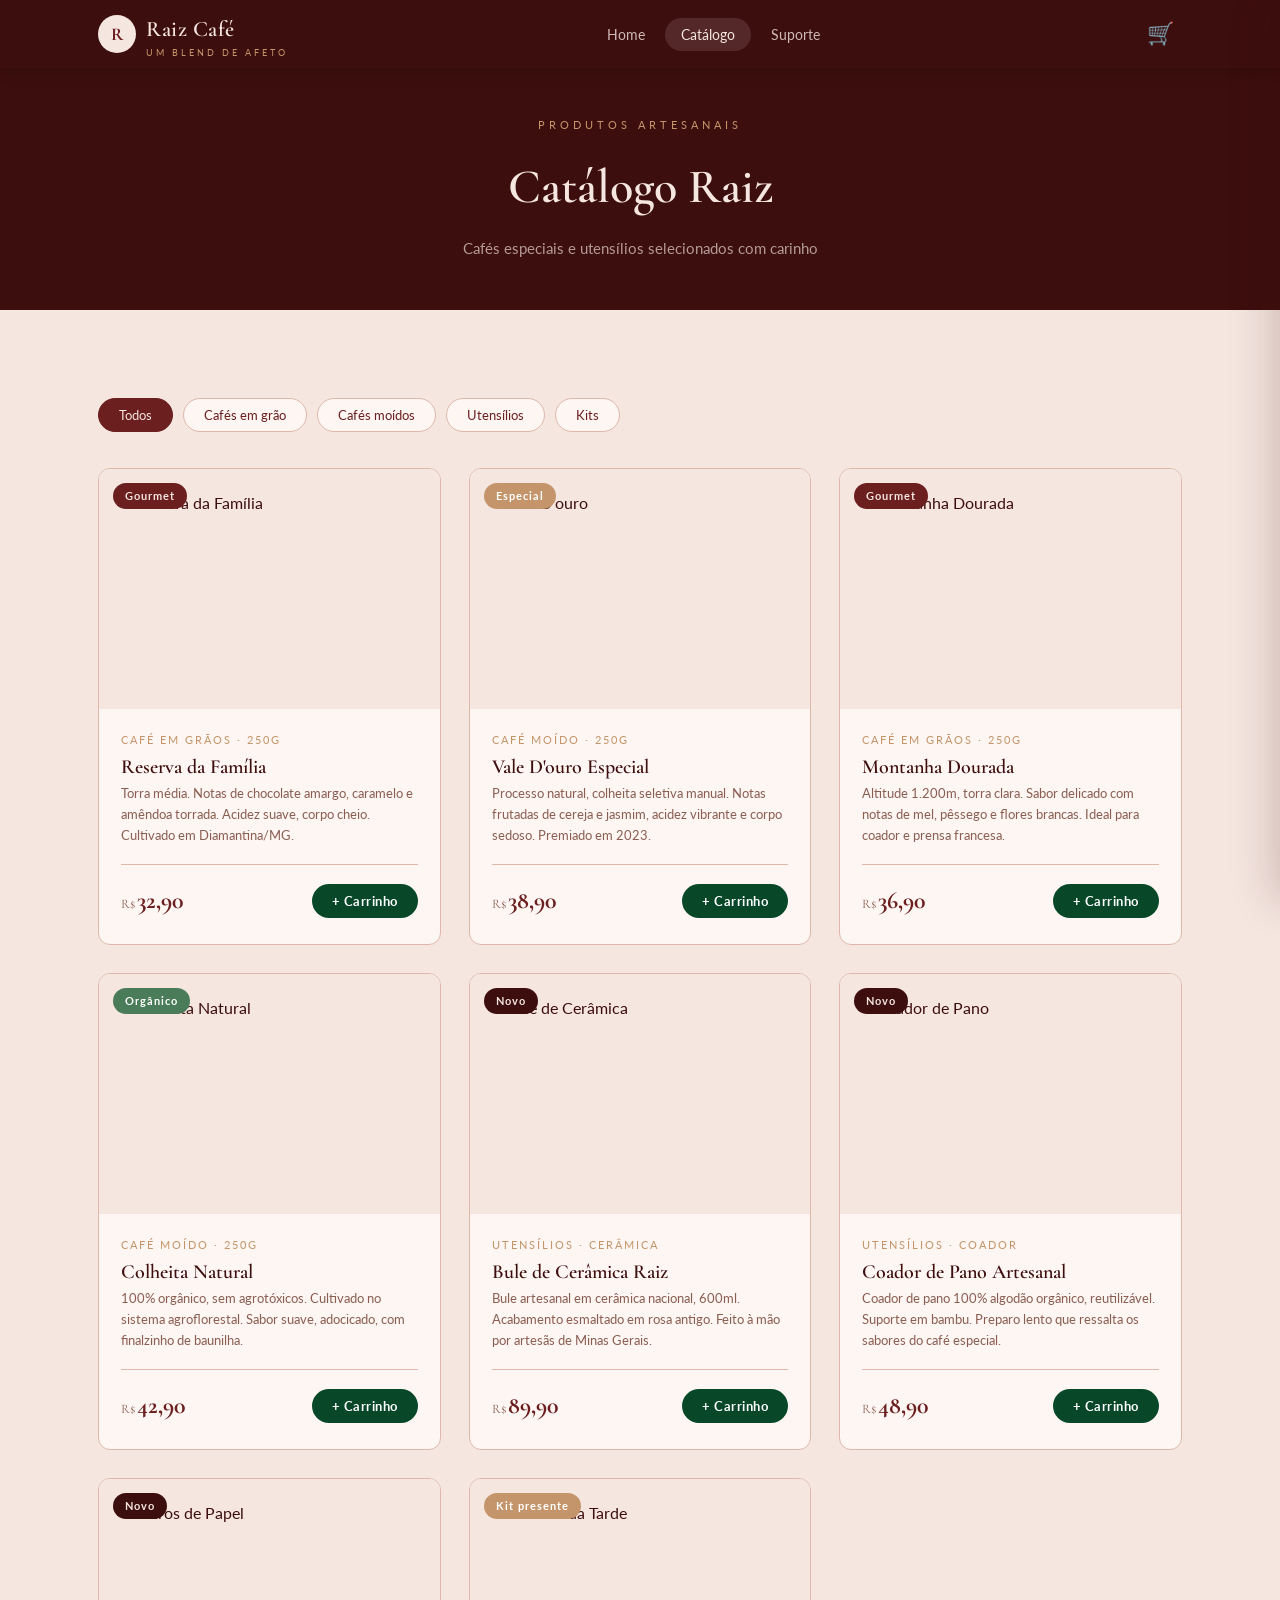
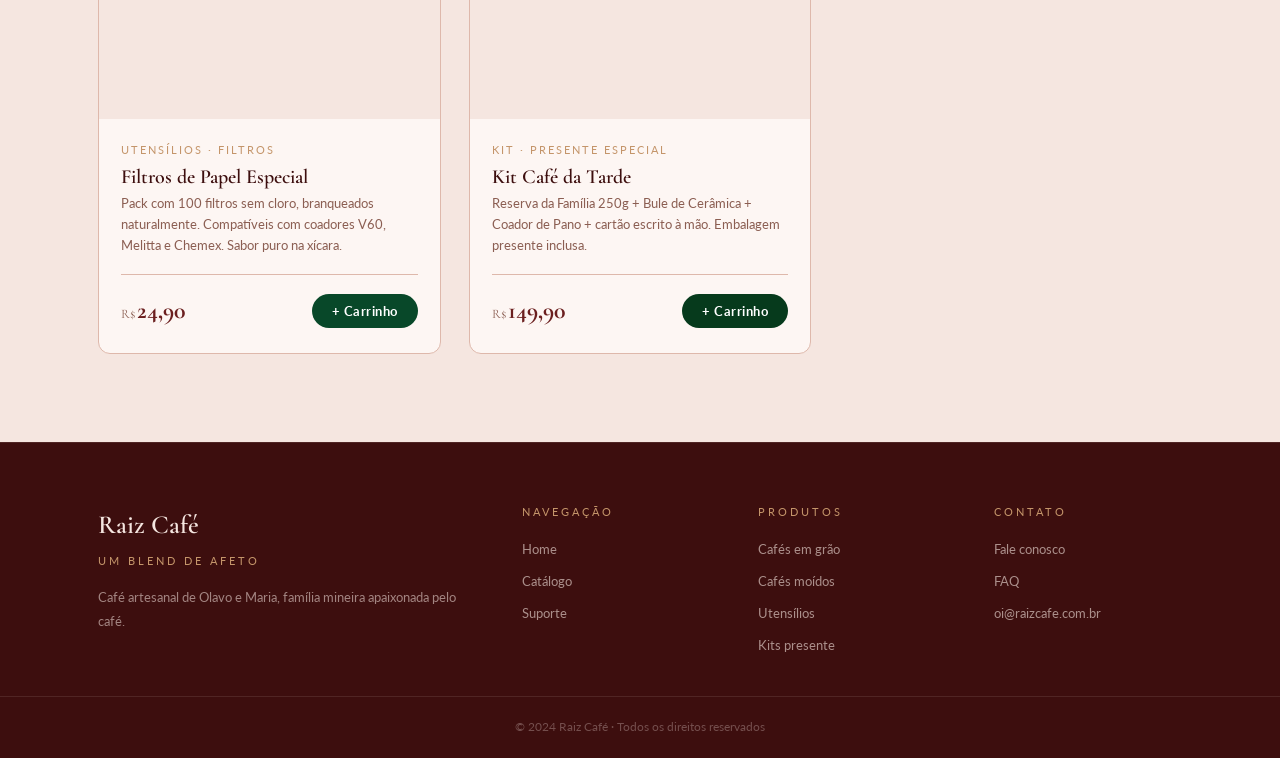
==== catalogo.html @ c686bb2a "feat: projeto Raiz Café - estrutura inicial" ====
<!DOCTYPE html>
<html lang="pt-BR">
<head>
  <meta charset="UTF-8">
  <meta name="viewport" content="width=device-width, initial-scale=1.0">
  <title>Catálogo — Raiz Café</title>
  <link rel="stylesheet" href="style.css">
  <style>
    .catalogo-hero {
      background: var(--marrom-esc); padding: 48px 0; text-align: center;
    }
    .catalogo-hero h1 {
      font-family: 'Cormorant Garamond', serif; font-size: 48px;
      font-weight: 600; color: var(--rosa); margin-bottom: 8px;
    }
    .catalogo-hero p { color: rgba(245,230,224,0.65); font-size: 15px; }
    .filtros {
      display: flex; gap: 10px; margin-bottom: 36px; flex-wrap: wrap;
    }
    .filtro-btn {
      padding: 8px 20px; border-radius: 50px; border: 1.5px solid var(--rosa-borda);
      background: var(--off-white); color: var(--marrom); font-size: 13px;
      font-family: 'Lato', sans-serif; cursor: pointer; transition: all 0.2s;
    }
    .filtro-btn.active, .filtro-btn:hover {
      background: var(--marrom); color: var(--rosa); border-color: var(--marrom);
    }
  </style>
</head>
<body>

  <header class="header">
    <div class="container header__inner">
      <a href="index.html" class="header__logo">
        <div class="header__logo-mark">R</div>
        <div>
          <span class="header__logo-text">Raiz Café</span>
          <span class="header__logo-sub">Um blend de afeto</span>
        </div>
      </a>
      <nav class="nav">
        <ul class="nav__list">
          <li><a href="index.html" class="nav__link">Home</a></li>
          <li><a href="catalogo.html" class="nav__link active">Catálogo</a></li>
          <li><a href="suporte.html" class="nav__link">Suporte</a></li>
        </ul>
      </nav>
      <div class="header__actions">
        <button class="cart-btn" onclick="RAIZ_CART.openDrawer()" title="Carrinho">
          🛒 <span class="cart-count" id="cart-count">0</span>
        </button>
      </div>
    </div>
  </header>

  <div class="catalogo-hero">
    <div class="container">
      <span class="section__eyebrow">Produtos artesanais</span>
      <h1>Catálogo Raiz</h1>
      <p>Cafés especiais e utensílios selecionados com carinho</p>
    </div>
  </div>

  <section class="section">
    <div class="container">
      <div class="filtros">
        <button class="filtro-btn active">Todos</button>
        <button class="filtro-btn">Cafés em grão</button>
        <button class="filtro-btn">Cafés moídos</button>
        <button class="filtro-btn">Utensílios</button>
        <button class="filtro-btn">Kits</button>
      </div>

      <div class="produtos__grid">

        <!-- CAFÉ 1 -->
        <div class="produto-card">
          <div class="produto-card__img-wrap">
            <img src="assets/cafe-reserva-familia.svg" alt="Reserva da Família" class="produto-card__img">
            <span class="produto-card__badge badge--gourmet">Gourmet</span>
          </div>
          <div class="produto-card__body">
            <div class="produto-card__categoria">Café em grãos · 250g</div>
            <h3 class="produto-card__nome">Reserva da Família</h3>
            <p class="produto-card__desc">Torra média. Notas de chocolate amargo, caramelo e amêndoa torrada. Acidez suave, corpo cheio. Cultivado em Diamantina/MG.</p>
            <div class="produto-card__footer">
              <div class="produto-card__preco"><span>R$</span>32,90</div>
              <button class="btn btn--primary btn--sm" onclick="RAIZ_CART.add({id:'cafe-reserva',nome:'Reserva da Família',preco:32.90,emoji:'☕'})">+ Carrinho</button>
            </div>
          </div>
        </div>

        <!-- CAFÉ 2 -->
        <div class="produto-card">
          <div class="produto-card__img-wrap">
            <img src="assets/cafe-vale-douro.svg" alt="Vale D'ouro" class="produto-card__img">
            <span class="produto-card__badge badge--especial">Especial</span>
          </div>
          <div class="produto-card__body">
            <div class="produto-card__categoria">Café moído · 250g</div>
            <h3 class="produto-card__nome">Vale D'ouro Especial</h3>
            <p class="produto-card__desc">Processo natural, colheita seletiva manual. Notas frutadas de cereja e jasmim, acidez vibrante e corpo sedoso. Premiado em 2023.</p>
            <div class="produto-card__footer">
              <div class="produto-card__preco"><span>R$</span>38,90</div>
              <button class="btn btn--primary btn--sm" onclick="RAIZ_CART.add({id:'vale-douro',nome:'Vale D\'ouro Especial',preco:38.90,emoji:'🌿'})">+ Carrinho</button>
            </div>
          </div>
        </div>

        <!-- CAFÉ 3 -->
        <div class="produto-card">
          <div class="produto-card__img-wrap">
            <img src="assets/cafe-montanha-dourada.svg" alt="Montanha Dourada" class="produto-card__img">
            <span class="produto-card__badge badge--gourmet">Gourmet</span>
          </div>
          <div class="produto-card__body">
            <div class="produto-card__categoria">Café em grãos · 250g</div>
            <h3 class="produto-card__nome">Montanha Dourada</h3>
            <p class="produto-card__desc">Altitude 1.200m, torra clara. Sabor delicado com notas de mel, pêssego e flores brancas. Ideal para coador e prensa francesa.</p>
            <div class="produto-card__footer">
              <div class="produto-card__preco"><span>R$</span>36,90</div>
              <button class="btn btn--primary btn--sm" onclick="RAIZ_CART.add({id:'montanha-dourada',nome:'Montanha Dourada',preco:36.90,emoji:'🏔️'})">+ Carrinho</button>
            </div>
          </div>
        </div>

        <!-- CAFÉ 4 -->
        <div class="produto-card">
          <div class="produto-card__img-wrap">
            <img src="assets/cafe-colheita-natural.svg" alt="Colheita Natural" class="produto-card__img">
            <span class="produto-card__badge badge--organico">Orgânico</span>
          </div>
          <div class="produto-card__body">
            <div class="produto-card__categoria">Café moído · 250g</div>
            <h3 class="produto-card__nome">Colheita Natural</h3>
            <p class="produto-card__desc">100% orgânico, sem agrotóxicos. Cultivado no sistema agroflorestal. Sabor suave, adocicado, com finalzinho de baunilha.</p>
            <div class="produto-card__footer">
              <div class="produto-card__preco"><span>R$</span>42,90</div>
              <button class="btn btn--primary btn--sm" onclick="RAIZ_CART.add({id:'colheita-natural',nome:'Colheita Natural',preco:42.90,emoji:'🌸'})">+ Carrinho</button>
            </div>
          </div>
        </div>

        <!-- UTENSÍLIO 1 -->
        <div class="produto-card">
          <div class="produto-card__img-wrap">
            <img src="assets/bule-ceramica.svg" alt="Bule de Cerâmica" class="produto-card__img">
            <span class="produto-card__badge badge--novo">Novo</span>
          </div>
          <div class="produto-card__body">
            <div class="produto-card__categoria">Utensílios · Cerâmica</div>
            <h3 class="produto-card__nome">Bule de Cerâmica Raiz</h3>
            <p class="produto-card__desc">Bule artesanal em cerâmica nacional, 600ml. Acabamento esmaltado em rosa antigo. Feito à mão por artesãs de Minas Gerais.</p>
            <div class="produto-card__footer">
              <div class="produto-card__preco"><span>R$</span>89,90</div>
              <button class="btn btn--primary btn--sm" onclick="RAIZ_CART.add({id:'bule-ceramica',nome:'Bule de Cerâmica Raiz',preco:89.90,emoji:'🫖'})">+ Carrinho</button>
            </div>
          </div>
        </div>

        <!-- UTENSÍLIO 2 -->
        <div class="produto-card">
          <div class="produto-card__img-wrap">
            <img src="assets/coador-pano.svg" alt="Coador de Pano" class="produto-card__img">
            <span class="produto-card__badge badge--novo">Novo</span>
          </div>
          <div class="produto-card__body">
            <div class="produto-card__categoria">Utensílios · Coador</div>
            <h3 class="produto-card__nome">Coador de Pano Artesanal</h3>
            <p class="produto-card__desc">Coador de pano 100% algodão orgânico, reutilizável. Suporte em bambu. Preparo lento que ressalta os sabores do café especial.</p>
            <div class="produto-card__footer">
              <div class="produto-card__preco"><span>R$</span>48,90</div>
              <button class="btn btn--primary btn--sm" onclick="RAIZ_CART.add({id:'coador-pano',nome:'Coador de Pano Artesanal',preco:48.90,emoji:'🔻'})">+ Carrinho</button>
            </div>
          </div>
        </div>

        <!-- UTENSÍLIO 3 -->
        <div class="produto-card">
          <div class="produto-card__img-wrap">
            <img src="assets/filtros-papel.svg" alt="Filtros de Papel" class="produto-card__img">
            <span class="produto-card__badge badge--novo">Novo</span>
          </div>
          <div class="produto-card__body">
            <div class="produto-card__categoria">Utensílios · Filtros</div>
            <h3 class="produto-card__nome">Filtros de Papel Especial</h3>
            <p class="produto-card__desc">Pack com 100 filtros sem cloro, branqueados naturalmente. Compatíveis com coadores V60, Melitta e Chemex. Sabor puro na xícara.</p>
            <div class="produto-card__footer">
              <div class="produto-card__preco"><span>R$</span>24,90</div>
              <button class="btn btn--primary btn--sm" onclick="RAIZ_CART.add({id:'filtros-papel',nome:'Filtros de Papel Especial',preco:24.90,emoji:'⭕'})">+ Carrinho</button>
            </div>
          </div>
        </div>

        <!-- KIT -->
        <div class="produto-card">
          <div class="produto-card__img-wrap">
            <img src="assets/kit-presente.svg" alt="Kit Café da Tarde" class="produto-card__img">
            <span class="produto-card__badge badge--especial">Kit presente</span>
          </div>
          <div class="produto-card__body">
            <div class="produto-card__categoria">Kit · Presente especial</div>
            <h3 class="produto-card__nome">Kit Café da Tarde</h3>
            <p class="produto-card__desc">Reserva da Família 250g + Bule de Cerâmica + Coador de Pano + cartão escrito à mão. Embalagem presente inclusa.</p>
            <div class="produto-card__footer">
              <div class="produto-card__preco"><span>R$</span>149,90</div>
              <button class="btn btn--caramelo btn--sm" onclick="RAIZ_CART.add({id:'kit-tarde',nome:'Kit Café da Tarde',preco:149.90,emoji:'🎁'})">+ Carrinho</button>
            </div>
          </div>
        </div>

      </div>
    </div>
  </section>

  <footer class="footer">
    <div class="container">
      <div class="footer__main">
        <div>
          <div class="footer__brand-name">Raiz Café</div>
          <span class="footer__brand-tag">Um blend de afeto</span>
          <p class="footer__brand-desc">Café artesanal de Olavo e Maria, família mineira apaixonada pelo café.</p>
        </div>
        <div>
          <span class="footer__col-title">Navegação</span>
          <div class="footer__col-links">
            <a href="index.html">Home</a>
            <a href="catalogo.html">Catálogo</a>
            <a href="suporte.html">Suporte</a>
          </div>
        </div>
        <div>
          <span class="footer__col-title">Produtos</span>
          <div class="footer__col-links">
            <a href="#">Cafés em grão</a>
            <a href="#">Cafés moídos</a>
            <a href="#">Utensílios</a>
            <a href="#">Kits presente</a>
          </div>
        </div>
        <div>
          <span class="footer__col-title">Contato</span>
          <div class="footer__col-links">
            <a href="suporte.html">Fale conosco</a>
            <a href="suporte.html">FAQ</a>
            <a href="mailto:oi@raizcafe.com.br">oi@raizcafe.com.br</a>
          </div>
        </div>
      </div>
    </div>
    <div class="footer__bottom">© 2024 Raiz Café · Todos os direitos reservados</div>
  </footer>

  <div class="cart-overlay" id="cart-overlay"></div>
  <div class="cart-drawer" id="cart-drawer">
    <div class="cart-drawer__header">
      <span class="cart-drawer__title">Seu carrinho 🛒</span>
      <button class="cart-close" onclick="RAIZ_CART.closeDrawer()">×</button>
    </div>
    <div class="cart-items" id="cart-items">
      <div class="cart-empty" id="cart-empty">
        <div class="cart-empty__icon">☕</div>
        <p>Seu carrinho está vazio.<br>Que tal um cafezinho?</p>
      </div>
    </div>
    <div class="cart-drawer__footer">
      <div class="cart-total">
        <span class="cart-total__label">Total</span>
        <span class="cart-total__valor" id="cart-total">R$ 0,00</span>
      </div>
      <button class="btn btn--primary" id="cart-checkout" style="width:100%" onclick="RAIZ_CART.checkout()" disabled>
        Finalizar pedido →
      </button>
      <p class="cart-note">🔒 Pagamento seguro · Entrega para todo Brasil</p>
    </div>
  </div>

  <script src="cart.js"></script>
</body>
</html>
---- style.css ----
/* ============================================
   RAIZ CAFÉ — Design System
   Tema: aconchego, nostalgia, sofisticação
============================================ */

@import url('https://fonts.googleapis.com/css2?family=Cormorant+Garamond:ital,wght@0,300;0,400;0,600;0,700;1,300;1,400;1,600&family=Lato:wght@300;400;700&display=swap');

/* --- Tokens --- */
:root {
  --rosa:        #F5E6E0;
  --rosa-medio:  #EDD5CC;
  --rosa-borda:  #DEB8AB;
  --marrom:      #6B1F1F;
  --marrom-esc:  #3D0E0E;
  --caramelo:    #C4956A;
  --verde:       #084829;
  --verde-esc:   #063a1c;
  --off-white:   #FDF6F3;
  --texto:       #3D0E0E;
  --texto-suave: #8B5E52;
  --radius:      12px;
  --shadow:      0 4px 24px rgba(61,14,14,0.10);
  --shadow-sm:   0 2px 8px rgba(61,14,14,0.08);
}

/* --- Reset --- */
*, *::before, *::after { box-sizing: border-box; margin: 0; padding: 0; }
html { scroll-behavior: smooth; }
body { font-family: 'Lato', sans-serif; background: var(--rosa); color: var(--texto); line-height: 1.7; }
img { max-width: 100%; display: block; }
a { text-decoration: none; color: inherit; }
ul { list-style: none; }

/* --- Utilitários --- */
.container { max-width: 1140px; margin: 0 auto; padding: 0 28px; }
.section { padding: 88px 0; }
.section--alt { background: var(--rosa-medio); }
.section__eyebrow {
  display: block; font-family: 'Lato', sans-serif;
  font-size: 11px; letter-spacing: 4px; text-transform: uppercase;
  color: var(--caramelo); margin-bottom: 12px;
}
.section__title {
  font-family: 'Cormorant Garamond', serif;
  font-size: 42px; font-weight: 600; line-height: 1.15;
  color: var(--marrom-esc); margin-bottom: 20px;
}
.section__title em { font-style: italic; color: var(--marrom); }

/* --- Botões --- */
.btn {
  display: inline-flex; align-items: center; gap: 8px;
  padding: 13px 30px; border-radius: 50px;
  font-family: 'Lato', sans-serif; font-size: 14px; font-weight: 700;
  letter-spacing: 0.5px; border: none; cursor: pointer;
  transition: transform 0.15s, box-shadow 0.15s, opacity 0.15s;
}
.btn:hover { transform: translateY(-2px); box-shadow: var(--shadow); }
.btn:active { transform: scale(0.97); }
.btn--primary { background: var(--verde); color: #fff; }
.btn--outline { background: transparent; color: var(--marrom); border: 2px solid var(--marrom); }
.btn--caramelo { background: var(--verde-esc); color: #fff; }
.btn--sm { padding: 9px 20px; font-size: 13px; }

/* ============================================
   HEADER
============================================ */
.header {
  position: sticky; top: 0; z-index: 200;
  background: var(--marrom-esc);
  box-shadow: 0 2px 16px rgba(0,0,0,0.2);
}
.header__inner {
  display: flex; align-items: center;
  justify-content: space-between; height: 68px;
}
.header__logo {
  display: flex; align-items: center; gap: 10px;
}
.header__logo-mark {
  width: 38px; height: 38px; border-radius: 50%;
  background: var(--rosa); display: flex; align-items: center; justify-content: center;
  font-family: 'Cormorant Garamond', serif; font-size: 18px; font-weight: 700;
  color: var(--marrom);
}
.header__logo-text {
  font-family: 'Cormorant Garamond', serif;
  font-size: 22px; font-weight: 600; color: var(--rosa);
  letter-spacing: 0.5px;
}
.header__logo-sub {
  font-family: 'Lato', sans-serif; font-size: 9px;
  letter-spacing: 3px; text-transform: uppercase;
  color: var(--caramelo); display: block; line-height: 1;
}
.nav__list { display: flex; gap: 4px; }
.nav__link {
  padding: 8px 16px; border-radius: 50px;
  color: rgba(245,230,224,0.8); font-size: 14px;
  transition: background 0.2s, color 0.2s;
}
.nav__link:hover, .nav__link.active {
  background: rgba(245,230,224,0.12); color: var(--rosa);
}
.header__actions { display: flex; align-items: center; gap: 12px; }
.cart-btn {
  position: relative; background: none; border: none;
  cursor: pointer; padding: 8px; color: var(--rosa);
  font-size: 22px; line-height: 1;
}
.cart-count {
  position: absolute; top: 0; right: 0;
  background: var(--caramelo); color: #fff;
  font-size: 10px; font-weight: 700;
  width: 18px; height: 18px; border-radius: 50%;
  display: flex; align-items: center; justify-content: center;
  display: none;
}
.cart-count.visible { display: flex; }

/* ============================================
   HERO
============================================ */
.hero {
  background: var(--rosa);
  padding: 80px 0 60px;
  overflow: hidden;
  position: relative;
}
.hero::after {
  content: '';
  position: absolute; bottom: 0; left: 0; right: 0; height: 60px;
  background: url("data:image/svg+xml,%3Csvg xmlns='http://www.w3.org/2000/svg' viewBox='0 0 1440 60'%3E%3Cpath fill='%23EDD5CC' d='M0,30 C360,60 1080,0 1440,30 L1440,60 L0,60 Z'/%3E%3C/svg%3E") no-repeat bottom center / cover;
}
.hero__inner {
  display: grid; grid-template-columns: 1fr 1fr;
  gap: 60px; align-items: center;
}
.hero__eyebrow {
  font-size: 11px; letter-spacing: 4px; text-transform: uppercase;
  color: var(--caramelo); display: block; margin-bottom: 16px;
}
.hero__title {
  font-family: 'Cormorant Garamond', serif;
  font-size: 64px; font-weight: 300; line-height: 1.05;
  color: var(--marrom-esc); margin-bottom: 10px;
}
.hero__title strong {
  font-weight: 700; display: block; color: var(--marrom);
}
.hero__title em {
  font-style: italic; font-weight: 300; color: var(--texto-suave);
}
.hero__tagline {
  font-family: 'Cormorant Garamond', serif;
  font-size: 20px; font-style: italic; font-weight: 300;
  color: var(--texto-suave); margin-bottom: 28px;
}
.hero__desc {
  font-size: 15px; color: var(--texto-suave);
  max-width: 420px; margin-bottom: 36px; line-height: 1.8;
}
.hero__actions { display: flex; gap: 14px; flex-wrap: wrap; }
.hero__visual {
  position: relative; display: flex;
  justify-content: center; align-items: center;
}
.hero__coffee-ring {
  width: 380px; height: 380px; border-radius: 50%;
  background: var(--rosa-medio);
  border: 2px solid var(--rosa-borda);
  display: flex; align-items: center; justify-content: center;
  position: relative;
}
.hero__coffee-ring::before {
  content: '';
  position: absolute; inset: 20px; border-radius: 50%;
  border: 1px dashed var(--rosa-borda);
}
.hero__coffee-img {
  width: 300px; height: 300px; object-fit: contain;
  position: relative; z-index: 1;
}
.hero__coffee-placeholder {
  width: 300px; height: 300px;
  display: flex; flex-direction: column;
  align-items: center; justify-content: center;
  gap: 8px;
}
.hero__coffee-svg { width: 180px; opacity: 0.6; }
.hero__badge {
  position: absolute; bottom: 30px; right: -10px;
  background: var(--marrom-esc); color: var(--rosa);
  padding: 12px 20px; border-radius: var(--radius);
  font-size: 12px; line-height: 1.4; box-shadow: var(--shadow);
}
.hero__badge strong {
  display: block; font-family: 'Cormorant Garamond', serif;
  font-size: 22px; font-weight: 700;
}

/* ============================================
   DIFERENCIAIS
============================================ */
.diferenciais { padding: 60px 0; background: var(--rosa-medio); }
.diferenciais__grid {
  display: grid; grid-template-columns: repeat(3, 1fr); gap: 32px;
}
.diferencial {
  text-align: center; padding: 32px 24px;
  background: var(--off-white); border-radius: var(--radius);
  border: 1px solid var(--rosa-borda);
}
.diferencial__icon {
  font-size: 36px; margin-bottom: 16px; display: block;
}
.diferencial__title {
  font-family: 'Cormorant Garamond', serif;
  font-size: 20px; font-weight: 600; color: var(--marrom);
  margin-bottom: 8px;
}
.diferencial__desc { font-size: 13px; color: var(--texto-suave); line-height: 1.7; }

/* ============================================
   HISTÓRIA
============================================ */
.historia__inner {
  display: grid; grid-template-columns: 1fr 1fr;
  gap: 72px; align-items: center;
}
.historia__img-wrap { position: relative; }
.historia__img {
  width: 100%; height: 460px; object-fit: cover;
  border-radius: var(--radius); box-shadow: var(--shadow);
}
.historia__img-placeholder {
  width: 100%; height: 460px; border-radius: var(--radius);
  background: var(--rosa-medio); border: 1px solid var(--rosa-borda);
  display: flex; align-items: center; justify-content: center;
  font-size: 64px;
}
.historia__quote {
  position: absolute; bottom: -24px; left: 24px; right: 24px;
  background: var(--marrom); color: var(--rosa);
  padding: 20px 24px; border-radius: var(--radius);
  font-family: 'Cormorant Garamond', serif;
  font-size: 18px; font-style: italic; line-height: 1.5;
  box-shadow: var(--shadow);
}
.historia__quote cite {
  display: block; font-style: normal; font-size: 12px;
  letter-spacing: 2px; text-transform: uppercase;
  color: var(--caramelo); margin-top: 10px;
}
.historia__content { padding-bottom: 24px; }
.historia__text {
  font-size: 15px; color: var(--texto-suave);
  margin-bottom: 16px; line-height: 1.9;
}
.historia__selo {
  display: inline-flex; align-items: center; gap: 10px;
  background: var(--off-white); border: 1px solid var(--rosa-borda);
  padding: 12px 20px; border-radius: 50px; margin-top: 8px;
  font-size: 13px; color: var(--marrom);
}

/* ============================================
   PRODUTOS (catálogo)
============================================ */
.produtos__grid {
  display: grid; grid-template-columns: repeat(3, 1fr); gap: 28px;
}
.produto-card {
  background: var(--off-white); border: 1px solid var(--rosa-borda);
  border-radius: var(--radius); overflow: hidden;
  transition: transform 0.2s, box-shadow 0.2s;
}
.produto-card:hover { transform: translateY(-4px); box-shadow: var(--shadow); }
.produto-card__img-wrap {
  position: relative; height: 240px;
  background: var(--rosa); overflow: hidden;
}
.produto-card__img {
  width: 100%; height: 100%; object-fit: contain; padding: 20px;
  transition: transform 0.3s;
}
.produto-card:hover .produto-card__img { transform: scale(1.04); }
.produto-card__placeholder {
  width: 100%; height: 100%;
  display: flex; align-items: center; justify-content: center;
  font-size: 64px; color: var(--rosa-borda);
  transition: transform 0.3s;
}
.produto-card:hover .produto-card__placeholder { transform: scale(1.04); }
.produto-card__badge {
  position: absolute; top: 14px; left: 14px;
  padding: 4px 12px; border-radius: 50px;
  font-size: 11px; font-weight: 700; letter-spacing: 1px;
}
.badge--gourmet { background: var(--marrom); color: var(--rosa); }
.badge--especial { background: var(--caramelo); color: #fff; }
.badge--novo { background: var(--marrom-esc); color: var(--rosa); }
.badge--organico { background: #4a7c59; color: #fff; }
.produto-card__body { padding: 22px; }
.produto-card__categoria {
  font-size: 11px; letter-spacing: 2px; text-transform: uppercase;
  color: var(--caramelo); margin-bottom: 6px;
}
.produto-card__nome {
  font-family: 'Cormorant Garamond', serif;
  font-size: 20px; font-weight: 600; color: var(--marrom-esc);
  margin-bottom: 4px; line-height: 1.2;
}
.produto-card__desc {
  font-size: 13px; color: var(--texto-suave);
  margin-bottom: 18px; line-height: 1.6;
}
.produto-card__footer {
  display: flex; align-items: center; justify-content: space-between;
  border-top: 1px solid var(--rosa-borda); padding-top: 16px;
}
.produto-card__preco {
  font-family: 'Cormorant Garamond', serif;
  font-size: 24px; font-weight: 700; color: var(--marrom);
}
.produto-card__preco span {
  font-size: 13px; font-weight: 400; color: var(--texto-suave); margin-right: 2px;
}

/* ============================================
   CARRINHO LATERAL
============================================ */
.cart-overlay {
  position: fixed; inset: 0; background: rgba(61,14,14,0.45);
  z-index: 300; opacity: 0; pointer-events: none;
  transition: opacity 0.3s;
}
.cart-overlay.open { opacity: 1; pointer-events: all; }
.cart-drawer {
  position: fixed; top: 0; right: 0; bottom: 0;
  width: 420px; background: var(--off-white);
  z-index: 301; transform: translateX(100%);
  transition: transform 0.35s cubic-bezier(.4,0,.2,1);
  display: flex; flex-direction: column;
  box-shadow: -8px 0 40px rgba(61,14,14,0.2);
}
.cart-drawer.open { transform: translateX(0); }
.cart-drawer__header {
  display: flex; align-items: center; justify-content: space-between;
  padding: 24px 28px;
  border-bottom: 1px solid var(--rosa-borda);
  background: var(--marrom-esc);
}
.cart-drawer__title {
  font-family: 'Cormorant Garamond', serif;
  font-size: 22px; font-weight: 600; color: var(--rosa);
}
.cart-close {
  background: none; border: none; cursor: pointer;
  color: var(--rosa); font-size: 24px; line-height: 1;
  padding: 4px;
}
.cart-items { flex: 1; overflow-y: auto; padding: 20px 28px; }
.cart-empty {
  text-align: center; padding: 60px 20px;
  color: var(--texto-suave);
}
.cart-empty__icon { font-size: 48px; margin-bottom: 16px; }
.cart-empty p { font-size: 15px; }
.cart-item {
  display: flex; gap: 14px; align-items: center;
  padding: 16px 0; border-bottom: 1px solid var(--rosa-borda);
}
.cart-item__emoji { font-size: 36px; flex-shrink: 0; }
.cart-item__info { flex: 1; }
.cart-item__nome {
  font-family: 'Cormorant Garamond', serif;
  font-size: 16px; font-weight: 600; color: var(--marrom-esc);
}
.cart-item__preco { font-size: 13px; color: var(--texto-suave); }
.cart-item__qtd {
  display: flex; align-items: center; gap: 10px; margin-top: 8px;
}
.qtd-btn {
  width: 28px; height: 28px; border-radius: 50%;
  background: var(--rosa-medio); border: 1px solid var(--rosa-borda);
  cursor: pointer; font-size: 16px; line-height: 1;
  display: flex; align-items: center; justify-content: center;
  color: var(--marrom); transition: background 0.15s;
}
.qtd-btn:hover { background: var(--rosa-borda); }
.cart-item__remove {
  background: none; border: none; cursor: pointer;
  color: var(--texto-suave); font-size: 18px; padding: 4px;
  transition: color 0.15s;
}
.cart-item__remove:hover { color: var(--marrom); }
.cart-drawer__footer {
  padding: 24px 28px;
  border-top: 1px solid var(--rosa-borda);
  background: var(--rosa);
}
.cart-total {
  display: flex; justify-content: space-between; align-items: center;
  margin-bottom: 16px;
}
.cart-total__label { font-size: 14px; color: var(--texto-suave); }
.cart-total__valor {
  font-family: 'Cormorant Garamond', serif;
  font-size: 28px; font-weight: 700; color: var(--marrom);
}
.cart-note {
  font-size: 12px; color: var(--texto-suave);
  text-align: center; margin-top: 10px;
}

/* ============================================
   DEPOIMENTOS
============================================ */
.depoimentos { background: var(--marrom-esc); padding: 80px 0; }
.depoimentos .section__eyebrow { color: var(--caramelo); }
.depoimentos .section__title { color: var(--rosa); }
.depoimentos__grid { display: grid; grid-template-columns: repeat(3, 1fr); gap: 24px; }
.depoimento {
  background: rgba(245,230,224,0.07); border: 1px solid rgba(245,230,224,0.15);
  border-radius: var(--radius); padding: 28px;
}
.depoimento__texto {
  font-family: 'Cormorant Garamond', serif;
  font-size: 18px; font-style: italic; font-weight: 300;
  color: var(--rosa); line-height: 1.7; margin-bottom: 20px;
}
.depoimento__autor {
  display: flex; align-items: center; gap: 12px;
}
.depoimento__avatar {
  width: 42px; height: 42px; border-radius: 50%;
  background: var(--marrom); display: flex; align-items: center;
  justify-content: center; font-size: 18px;
  border: 2px solid var(--caramelo);
}
.depoimento__nome {
  font-size: 13px; font-weight: 700; color: var(--rosa);
}
.depoimento__local { font-size: 12px; color: var(--caramelo); }
.depoimento__estrelas { font-size: 13px; margin-bottom: 4px; }

/* ============================================
   FOOTER
============================================ */
.footer { background: var(--marrom-esc); border-top: 1px solid rgba(245,230,224,0.1); }
.footer__main {
  display: grid; grid-template-columns: 2fr 1fr 1fr 1fr;
  gap: 48px; padding: 60px 0 40px;
}
.footer__brand-name {
  font-family: 'Cormorant Garamond', serif;
  font-size: 26px; font-weight: 600; color: var(--rosa);
  margin-bottom: 4px;
}
.footer__brand-tag {
  font-size: 11px; letter-spacing: 3px; text-transform: uppercase;
  color: var(--caramelo); display: block; margin-bottom: 16px;
}
.footer__brand-desc { font-size: 13px; color: rgba(245,230,224,0.55); line-height: 1.8; }
.footer__col-title {
  font-size: 11px; letter-spacing: 3px; text-transform: uppercase;
  color: var(--caramelo); margin-bottom: 16px; display: block;
}
.footer__col-links { display: flex; flex-direction: column; gap: 10px; }
.footer__col-links a {
  font-size: 13px; color: rgba(245,230,224,0.6);
  transition: color 0.2s;
}
.footer__col-links a:hover { color: var(--rosa); }
.footer__bottom {
  border-top: 1px solid rgba(245,230,224,0.1);
  padding: 20px 0; text-align: center;
  font-size: 12px; color: rgba(245,230,224,0.3);
}

/* ============================================
   PÁGINA SUPORTE
============================================ */
.suporte-hero {
  background: var(--marrom-esc); padding: 60px 0;
  text-align: center;
}
.suporte-hero .section__title { color: var(--rosa); }
.suporte-hero p { color: rgba(245,230,224,0.7); font-size: 15px; }
.suporte__grid {
  display: grid; grid-template-columns: 1fr 1fr; gap: 48px;
  padding: 80px 0;
}
.suporte-form__title {
  font-family: 'Cormorant Garamond', serif;
  font-size: 28px; font-weight: 600; color: var(--marrom-esc);
  margin-bottom: 28px;
}
.form-group { margin-bottom: 20px; }
.form-label {
  display: block; font-size: 12px; font-weight: 700;
  letter-spacing: 1px; text-transform: uppercase;
  color: var(--marrom); margin-bottom: 8px;
}
.form-input, .form-select, .form-textarea {
  width: 100%; padding: 13px 18px;
  border: 1.5px solid var(--rosa-borda);
  border-radius: var(--radius); background: var(--off-white);
  font-family: 'Lato', sans-serif; font-size: 14px;
  color: var(--texto); outline: none;
  transition: border-color 0.2s, box-shadow 0.2s;
}
.form-input:focus, .form-select:focus, .form-textarea:focus {
  border-color: var(--marrom);
  box-shadow: 0 0 0 3px rgba(107,31,31,0.10);
}
.form-textarea { resize: vertical; min-height: 140px; }
.faq__title {
  font-family: 'Cormorant Garamond', serif;
  font-size: 28px; font-weight: 600; color: var(--marrom-esc);
  margin-bottom: 28px;
}
.faq-item {
  border: 1px solid var(--rosa-borda); border-radius: var(--radius);
  margin-bottom: 12px; overflow: hidden;
}
.faq-question {
  width: 100%; padding: 18px 20px;
  background: var(--off-white); border: none; cursor: pointer;
  display: flex; align-items: center; justify-content: space-between;
  font-family: 'Cormorant Garamond', serif;
  font-size: 17px; font-weight: 600; color: var(--marrom-esc);
  text-align: left; transition: background 0.2s;
}
.faq-question:hover { background: var(--rosa); }
.faq-question .faq-icon { font-size: 20px; transition: transform 0.25s; }
.faq-question.open .faq-icon { transform: rotate(45deg); }
.faq-answer {
  max-height: 0; overflow: hidden;
  transition: max-height 0.3s ease, padding 0.3s;
  font-size: 14px; color: var(--texto-suave); line-height: 1.8;
  padding: 0 20px; background: var(--off-white);
}
.faq-answer.open { max-height: 300px; padding: 0 20px 20px; }
.canais { display: grid; grid-template-columns: repeat(3, 1fr); gap: 20px; margin-bottom: 48px; }
.canal {
  background: var(--off-white); border: 1px solid var(--rosa-borda);
  border-radius: var(--radius); padding: 24px; text-align: center;
}
.canal__icon { font-size: 32px; margin-bottom: 12px; }
.canal__title {
  font-family: 'Cormorant Garamond', serif;
  font-size: 18px; font-weight: 600; color: var(--marrom); margin-bottom: 6px;
}
.canal__info { font-size: 13px; color: var(--texto-suave); }

/* ============================================
   RESPONSIVE
============================================ */
@media (max-width: 960px) {
  .hero__inner { grid-template-columns: 1fr; }
  .hero__coffee-ring { width: 280px; height: 280px; }
  .hero__visual { display: none; }
  .historia__inner { grid-template-columns: 1fr; }
  .produtos__grid { grid-template-columns: repeat(2, 1fr); }
  .footer__main { grid-template-columns: 1fr 1fr; }
  .suporte__grid { grid-template-columns: 1fr; }
  .canais { grid-template-columns: 1fr; }
}
@media (max-width: 640px) {
  .section__title { font-size: 30px; }
  .hero__title { font-size: 42px; }
  .produtos__grid { grid-template-columns: 1fr; }
  .diferenciais__grid { grid-template-columns: 1fr; }
  .depoimentos__grid { grid-template-columns: 1fr; }
  .cart-drawer { width: 100%; }
  .nav__list { display: none; }
  .footer__main { grid-template-columns: 1fr; }
}
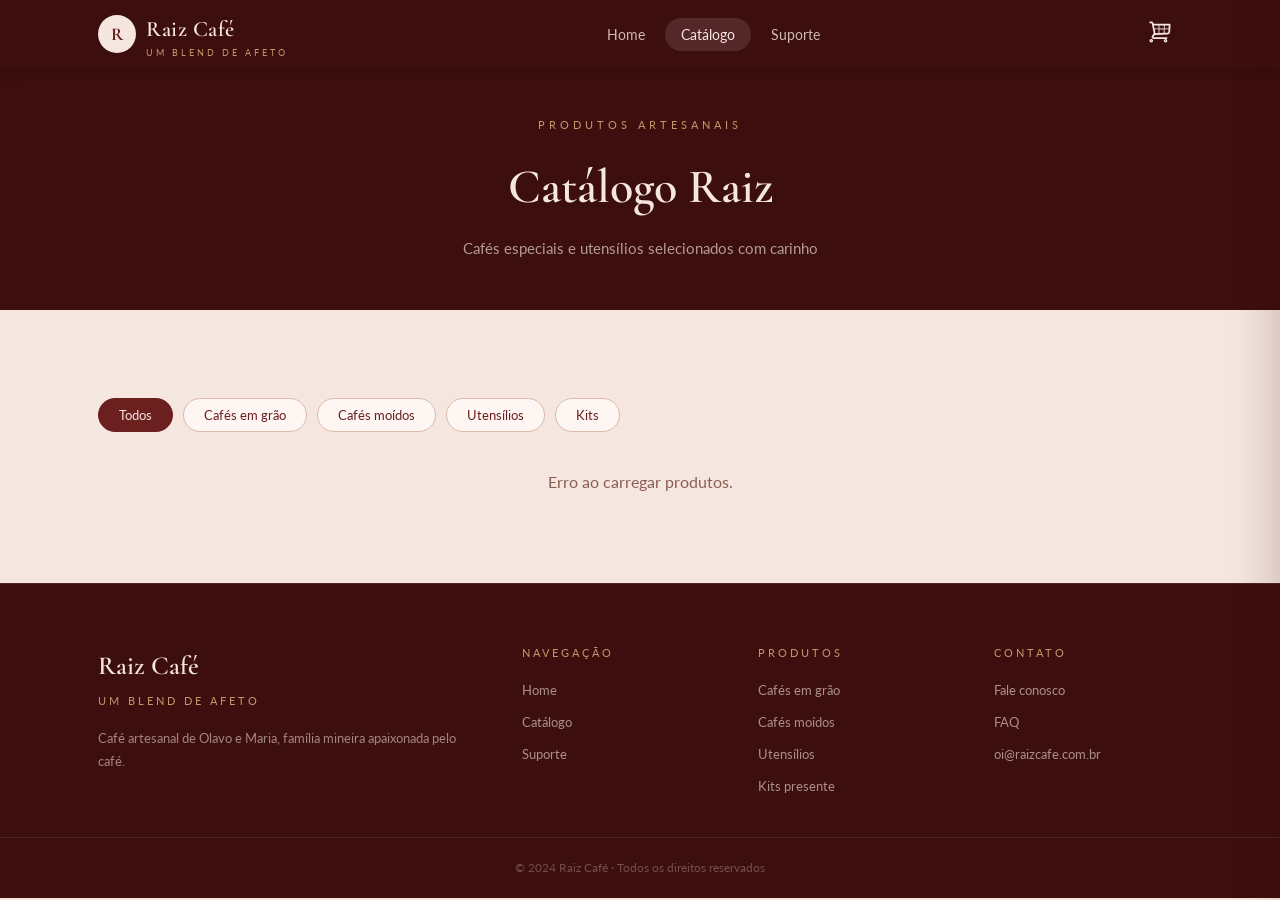
==== commit ffe0abaa: "feat: catálogo consumindo API de produtos" ====
--- a/catalogo.html
+++ b/catalogo.html
@@ -47,7 +47,10 @@
       </nav>
       <div class="header__actions">
         <button class="cart-btn" onclick="RAIZ_CART.openDrawer()" title="Carrinho">
-          🛒 <span class="cart-count" id="cart-count">0</span>
+            <svg xmlns="http://www.w3.org/2000/svg" viewBox="0 0 48 48" width="28" height="28" fill="currentColor">
+            <path fill-rule="evenodd" d="M33.5 38.25a.75.75 0 0 1 0 1.5.75.75 0 0 1 0-1.5zm-3 .75c0 1.654 1.346 3 3 3s3-1.346 3-3-1.346-3-3-3-3 1.346-3 3zM9 39.891a.75.75 0 1 1 0-1.5.75.75 0 0 1 0 1.5zm0-3.9c-1.654 0-3 1.346-3 3s1.346 3 3 3 3-1.346 3-3-1.346-3-3-3zm27.953-10.715l-5.166.163.205-5.939h6.575l-.235 4.381c-.052.755-.66 1.354-1.379 1.395zm-21.05-1.439l-.932-4.337h6.53v6.264l-5.49.173c.057-.695.03-1.4-.108-2.1zM19 13h2.5v5h-6.853l-1.224-5.696C14.791 12.696 16.61 13 19 13zm11.49 6.5l-.206 5.986-7.284.23V19.5h7.49zm.225-6.5l-.173 5H23v-5h7.715zm7.933 5h-6.604l.172-5h6.701l-.269 5zm2.941-7.532A1.5 1.5 0 0 0 40.5 10H19c-3.474 0-5.422-.717-6.328-1.187l-.085-.395A3.077 3.077 0 0 0 9.595 6H6v3l3.653.048 3.312 15.392a4.502 4.502 0 0 1-.803 3.551l-1.836 2.361a3.478 3.478 0 0 0-.382 3.686A3.479 3.479 0 0 0 13.09 36h23.36v-3H13.09a.479.479 0 0 1-.45-.28.482.482 0 0 1 .053-.527l1.852-2.381c.202-.269.378-.554.541-.845l21.997-.694a4.512 4.512 0 0 0 4.243-4.21l.672-12.482a1.503 1.503 0 0 0-.409-1.113z"/>
+            </svg>
+            <span class="cart-count" id="cart-count">0</span>
         </button>
       </div>
     </div>
@@ -71,146 +74,14 @@
         <button class="filtro-btn">Kits</button>
       </div>
 
-      <div class="produtos__grid">
+      <div class="produtos__grid" id="produtos-grid">
+         <div style="text-align:center;padding:60px;color:var(--texto-suave);grid-column:1/-1">
+             Carregando produtos...
+        </div>
+      </div>
 
-        <!-- CAFÉ 1 -->
-        <div class="produto-card">
-          <div class="produto-card__img-wrap">
-            <img src="assets/cafe-reserva-familia.svg" alt="Reserva da Família" class="produto-card__img">
-            <span class="produto-card__badge badge--gourmet">Gourmet</span>
-          </div>
-          <div class="produto-card__body">
-            <div class="produto-card__categoria">Café em grãos · 250g</div>
-            <h3 class="produto-card__nome">Reserva da Família</h3>
-            <p class="produto-card__desc">Torra média. Notas de chocolate amargo, caramelo e amêndoa torrada. Acidez suave, corpo cheio. Cultivado em Diamantina/MG.</p>
-            <div class="produto-card__footer">
-              <div class="produto-card__preco"><span>R$</span>32,90</div>
-              <button class="btn btn--primary btn--sm" onclick="RAIZ_CART.add({id:'cafe-reserva',nome:'Reserva da Família',preco:32.90,emoji:'☕'})">+ Carrinho</button>
-            </div>
-          </div>
-        </div>
-
-        <!-- CAFÉ 2 -->
-        <div class="produto-card">
-          <div class="produto-card__img-wrap">
-            <img src="assets/cafe-vale-douro.svg" alt="Vale D'ouro" class="produto-card__img">
-            <span class="produto-card__badge badge--especial">Especial</span>
-          </div>
-          <div class="produto-card__body">
-            <div class="produto-card__categoria">Café moído · 250g</div>
-            <h3 class="produto-card__nome">Vale D'ouro Especial</h3>
-            <p class="produto-card__desc">Processo natural, colheita seletiva manual. Notas frutadas de cereja e jasmim, acidez vibrante e corpo sedoso. Premiado em 2023.</p>
-            <div class="produto-card__footer">
-              <div class="produto-card__preco"><span>R$</span>38,90</div>
-              <button class="btn btn--primary btn--sm" onclick="RAIZ_CART.add({id:'vale-douro',nome:'Vale D\'ouro Especial',preco:38.90,emoji:'🌿'})">+ Carrinho</button>
-            </div>
-          </div>
-        </div>
-
-        <!-- CAFÉ 3 -->
-        <div class="produto-card">
-          <div class="produto-card__img-wrap">
-            <img src="assets/cafe-montanha-dourada.svg" alt="Montanha Dourada" class="produto-card__img">
-            <span class="produto-card__badge badge--gourmet">Gourmet</span>
-          </div>
-          <div class="produto-card__body">
-            <div class="produto-card__categoria">Café em grãos · 250g</div>
-            <h3 class="produto-card__nome">Montanha Dourada</h3>
-            <p class="produto-card__desc">Altitude 1.200m, torra clara. Sabor delicado com notas de mel, pêssego e flores brancas. Ideal para coador e prensa francesa.</p>
-            <div class="produto-card__footer">
-              <div class="produto-card__preco"><span>R$</span>36,90</div>
-              <button class="btn btn--primary btn--sm" onclick="RAIZ_CART.add({id:'montanha-dourada',nome:'Montanha Dourada',preco:36.90,emoji:'🏔️'})">+ Carrinho</button>
-            </div>
-          </div>
-        </div>
-
-        <!-- CAFÉ 4 -->
-        <div class="produto-card">
-          <div class="produto-card__img-wrap">
-            <img src="assets/cafe-colheita-natural.svg" alt="Colheita Natural" class="produto-card__img">
-            <span class="produto-card__badge badge--organico">Orgânico</span>
-          </div>
-          <div class="produto-card__body">
-            <div class="produto-card__categoria">Café moído · 250g</div>
-            <h3 class="produto-card__nome">Colheita Natural</h3>
-            <p class="produto-card__desc">100% orgânico, sem agrotóxicos. Cultivado no sistema agroflorestal. Sabor suave, adocicado, com finalzinho de baunilha.</p>
-            <div class="produto-card__footer">
-              <div class="produto-card__preco"><span>R$</span>42,90</div>
-              <button class="btn btn--primary btn--sm" onclick="RAIZ_CART.add({id:'colheita-natural',nome:'Colheita Natural',preco:42.90,emoji:'🌸'})">+ Carrinho</button>
-            </div>
-          </div>
-        </div>
-
-        <!-- UTENSÍLIO 1 -->
-        <div class="produto-card">
-          <div class="produto-card__img-wrap">
-            <img src="assets/bule-ceramica.svg" alt="Bule de Cerâmica" class="produto-card__img">
-            <span class="produto-card__badge badge--novo">Novo</span>
-          </div>
-          <div class="produto-card__body">
-            <div class="produto-card__categoria">Utensílios · Cerâmica</div>
-            <h3 class="produto-card__nome">Bule de Cerâmica Raiz</h3>
-            <p class="produto-card__desc">Bule artesanal em cerâmica nacional, 600ml. Acabamento esmaltado em rosa antigo. Feito à mão por artesãs de Minas Gerais.</p>
-            <div class="produto-card__footer">
-              <div class="produto-card__preco"><span>R$</span>89,90</div>
-              <button class="btn btn--primary btn--sm" onclick="RAIZ_CART.add({id:'bule-ceramica',nome:'Bule de Cerâmica Raiz',preco:89.90,emoji:'🫖'})">+ Carrinho</button>
-            </div>
-          </div>
-        </div>
-
-        <!-- UTENSÍLIO 2 -->
-        <div class="produto-card">
-          <div class="produto-card__img-wrap">
-            <img src="assets/coador-pano.svg" alt="Coador de Pano" class="produto-card__img">
-            <span class="produto-card__badge badge--novo">Novo</span>
-          </div>
-          <div class="produto-card__body">
-            <div class="produto-card__categoria">Utensílios · Coador</div>
-            <h3 class="produto-card__nome">Coador de Pano Artesanal</h3>
-            <p class="produto-card__desc">Coador de pano 100% algodão orgânico, reutilizável. Suporte em bambu. Preparo lento que ressalta os sabores do café especial.</p>
-            <div class="produto-card__footer">
-              <div class="produto-card__preco"><span>R$</span>48,90</div>
-              <button class="btn btn--primary btn--sm" onclick="RAIZ_CART.add({id:'coador-pano',nome:'Coador de Pano Artesanal',preco:48.90,emoji:'🔻'})">+ Carrinho</button>
-            </div>
-          </div>
-        </div>
-
-        <!-- UTENSÍLIO 3 -->
-        <div class="produto-card">
-          <div class="produto-card__img-wrap">
-            <img src="assets/filtros-papel.svg" alt="Filtros de Papel" class="produto-card__img">
-            <span class="produto-card__badge badge--novo">Novo</span>
-          </div>
-          <div class="produto-card__body">
-            <div class="produto-card__categoria">Utensílios · Filtros</div>
-            <h3 class="produto-card__nome">Filtros de Papel Especial</h3>
-            <p class="produto-card__desc">Pack com 100 filtros sem cloro, branqueados naturalmente. Compatíveis com coadores V60, Melitta e Chemex. Sabor puro na xícara.</p>
-            <div class="produto-card__footer">
-              <div class="produto-card__preco"><span>R$</span>24,90</div>
-              <button class="btn btn--primary btn--sm" onclick="RAIZ_CART.add({id:'filtros-papel',nome:'Filtros de Papel Especial',preco:24.90,emoji:'⭕'})">+ Carrinho</button>
-            </div>
-          </div>
-        </div>
-
-        <!-- KIT -->
-        <div class="produto-card">
-          <div class="produto-card__img-wrap">
-            <img src="assets/kit-presente.svg" alt="Kit Café da Tarde" class="produto-card__img">
-            <span class="produto-card__badge badge--especial">Kit presente</span>
-          </div>
-          <div class="produto-card__body">
-            <div class="produto-card__categoria">Kit · Presente especial</div>
-            <h3 class="produto-card__nome">Kit Café da Tarde</h3>
-            <p class="produto-card__desc">Reserva da Família 250g + Bule de Cerâmica + Coador de Pano + cartão escrito à mão. Embalagem presente inclusa.</p>
-            <div class="produto-card__footer">
-              <div class="produto-card__preco"><span>R$</span>149,90</div>
-              <button class="btn btn--caramelo btn--sm" onclick="RAIZ_CART.add({id:'kit-tarde',nome:'Kit Café da Tarde',preco:149.90,emoji:'🎁'})">+ Carrinho</button>
-            </div>
-          </div>
-        </div>
-
-      </div>
-    </div>
+        
+          
   </section>
 
   <footer class="footer">
@@ -276,5 +147,45 @@
   </div>
 
   <script src="cart.js"></script>
+<script>
+  const API_URL = "http://localhost:3000";
+
+  async function carregarProdutos() {
+    try {
+      const res = await fetch(`${API_URL}/api/produtos`);
+      const produtos = await res.json();
+      renderProdutos(produtos);
+    } catch (err) {
+      document.getElementById("produtos-grid").innerHTML =
+        '<p style="grid-column:1/-1;text-align:center;color:var(--texto-suave)">Erro ao carregar produtos.</p>';
+    }
+  }
+
+  function renderProdutos(produtos) {
+    const grid = document.getElementById("produtos-grid");
+    grid.innerHTML = produtos.map(p => `
+      <div class="produto-card">
+        <div class="produto-card__img-wrap">
+          <img src="${p.imagem}" alt="${p.nome}" class="produto-card__img">
+          <span class="produto-card__badge badge--${p.badge.toLowerCase().replace(/ /g,'-')}">${p.badge}</span>
+        </div>
+        <div class="produto-card__body">
+          <div class="produto-card__categoria">${p.categoria}</div>
+          <h3 class="produto-card__nome">${p.nome}</h3>
+          <p class="produto-card__desc">${p.descricao}</p>
+          <div class="produto-card__footer">
+            <div class="produto-card__preco"><span>R$</span>${p.preco.toFixed(2).replace('.',',')}</div>
+            <button class="btn btn--sm" onclick="RAIZ_CART.add({id:${p.id},nome:'${p.nome.replace(/'/g,"\\'")}',preco:${p.preco},emoji:'${p.emoji}'})">
+              + Carrinho
+            </button>
+          </div>
+        </div>
+      </div>
+    `).join('');
+  }
+
+  carregarProdutos();
+</script>
+  
 </body>
 </html>
--- a/style.css
+++ b/style.css
@@ -198,6 +198,16 @@
   display: block; font-family: 'Cormorant Garamond', serif;
   font-size: 22px; font-weight: 700;
 }
+.hero__badge {
+  z-index: 2;
+}
+
+.hero__coffee-img {
+  border-radius: 50%;
+  object-fit: cover;
+  z-index: 1;
+  position: relative;
+}
 
 /* ============================================
    DIFERENCIAIS
@@ -334,6 +344,14 @@
   position: fixed; inset: 0; background: rgba(61,14,14,0.45);
   z-index: 300; opacity: 0; pointer-events: none;
   transition: opacity 0.3s;
+}
+.cart-btn {
+  color: var(--rosa);
+  background: none;
+  border: none;
+  cursor: pointer;
+  padding: 8px;
+  position: relative;
 }
 .cart-overlay.open { opacity: 1; pointer-events: all; }
 .cart-drawer {
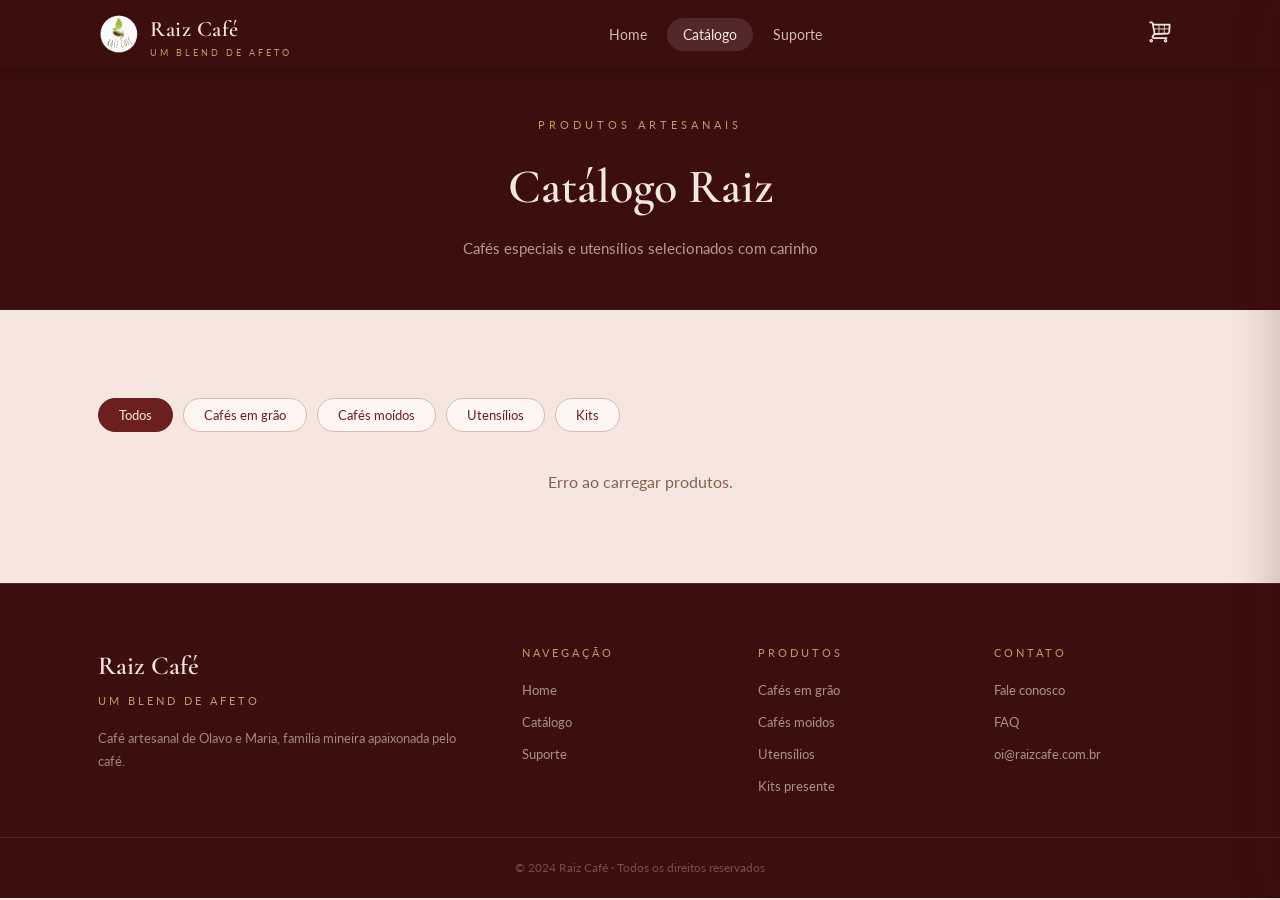
==== commit 1c46a6f9: "style: ajustes no logo do header" ====
--- a/catalogo.html
+++ b/catalogo.html
@@ -32,7 +32,7 @@
   <header class="header">
     <div class="container header__inner">
       <a href="index.html" class="header__logo">
-        <div class="header__logo-mark">R</div>
+       <img src="assets/logotipo.svg" alt="Raiz Café" class="header__logo-img" style="width:42px;height:42px;border-radius:50%;">
         <div>
           <span class="header__logo-text">Raiz Café</span>
           <span class="header__logo-sub">Um blend de afeto</span>
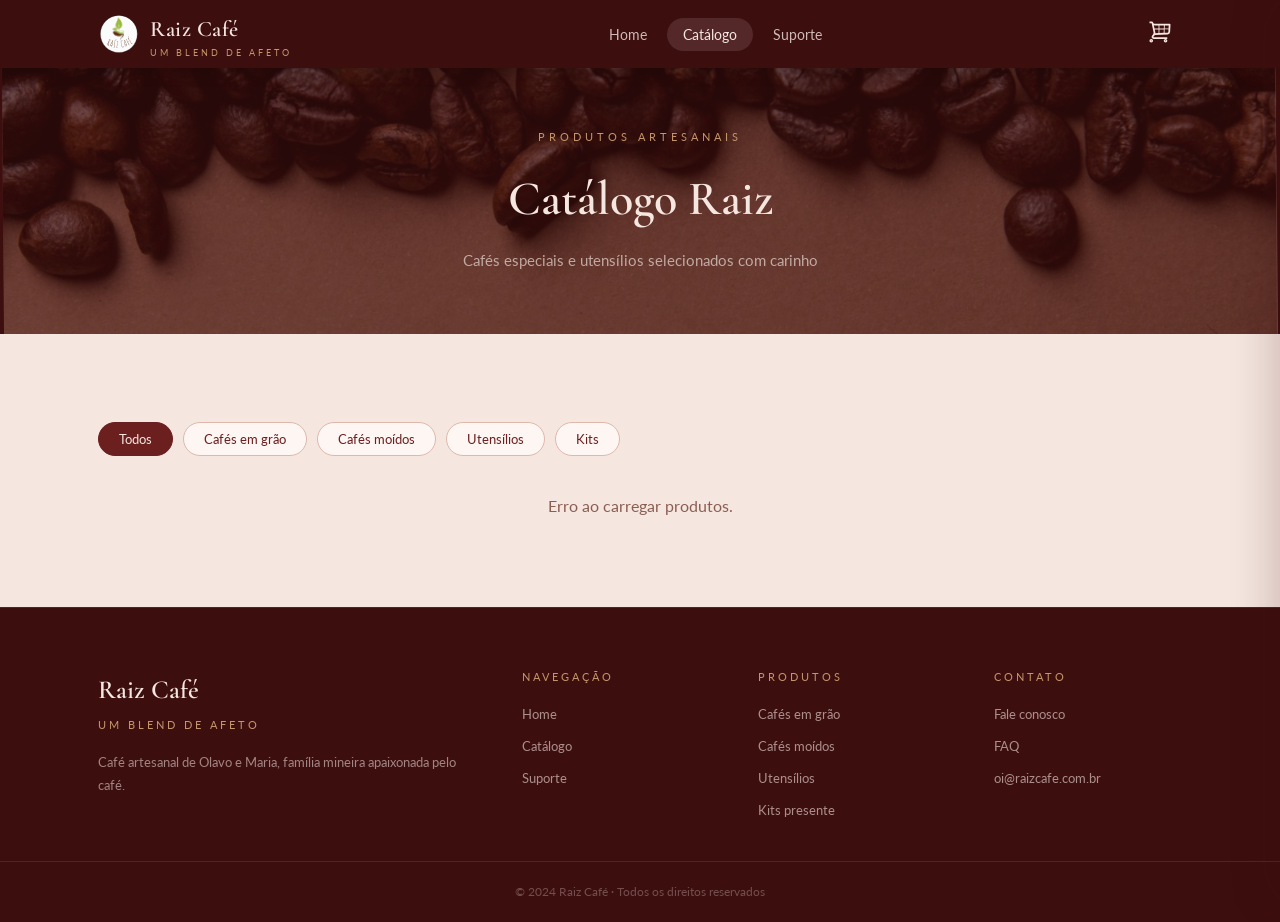
==== commit fb289f8a: "style: background hero catálogo e suporte" ====
--- a/catalogo.html
+++ b/catalogo.html
@@ -7,9 +7,22 @@
   <link rel="stylesheet" href="style.css">
   <style>
     .catalogo-hero {
-      background: var(--marrom-esc); padding: 48px 0; text-align: center;
-    }
-    .catalogo-hero h1 {
+      background: var(--marrom-esc) url('assets/graos-cafe.svg') center / cover no-repeat;
+      padding: 60px 0;
+      text-align: center;
+      position: relative;
+    }
+    .catalogo-hero::before {
+    content: '';
+    position: absolute;
+    inset: 0;
+    background: rgba(61,14,14,0.65);
+    }
+    .catalogo-hero .container {
+       position: relative;
+       z-index: 1;
+    }
+     .catalogo-hero h1 {
       font-family: 'Cormorant Garamond', serif; font-size: 48px;
       font-weight: 600; color: var(--rosa); margin-bottom: 8px;
     }
--- a/style.css
+++ b/style.css
@@ -501,8 +501,20 @@
    PÁGINA SUPORTE
 ============================================ */
 .suporte-hero {
-  background: var(--marrom-esc); padding: 60px 0;
+  background: var(--marrom-esc) url('assets/graos-cafe.svg') center / cover no-repeat;
+  padding: 60px 0;
   text-align: center;
+  position: relative;
+}
+.suporte-hero::before {
+  content: '';
+  position: absolute;
+  inset: 0;
+  background: rgba(61,14,14,0.75);
+}
+.suporte-hero .container {
+  position: relative;
+  z-index: 1;
 }
 .suporte-hero .section__title { color: var(--rosa); }
 .suporte-hero p { color: rgba(245,230,224,0.7); font-size: 15px; }
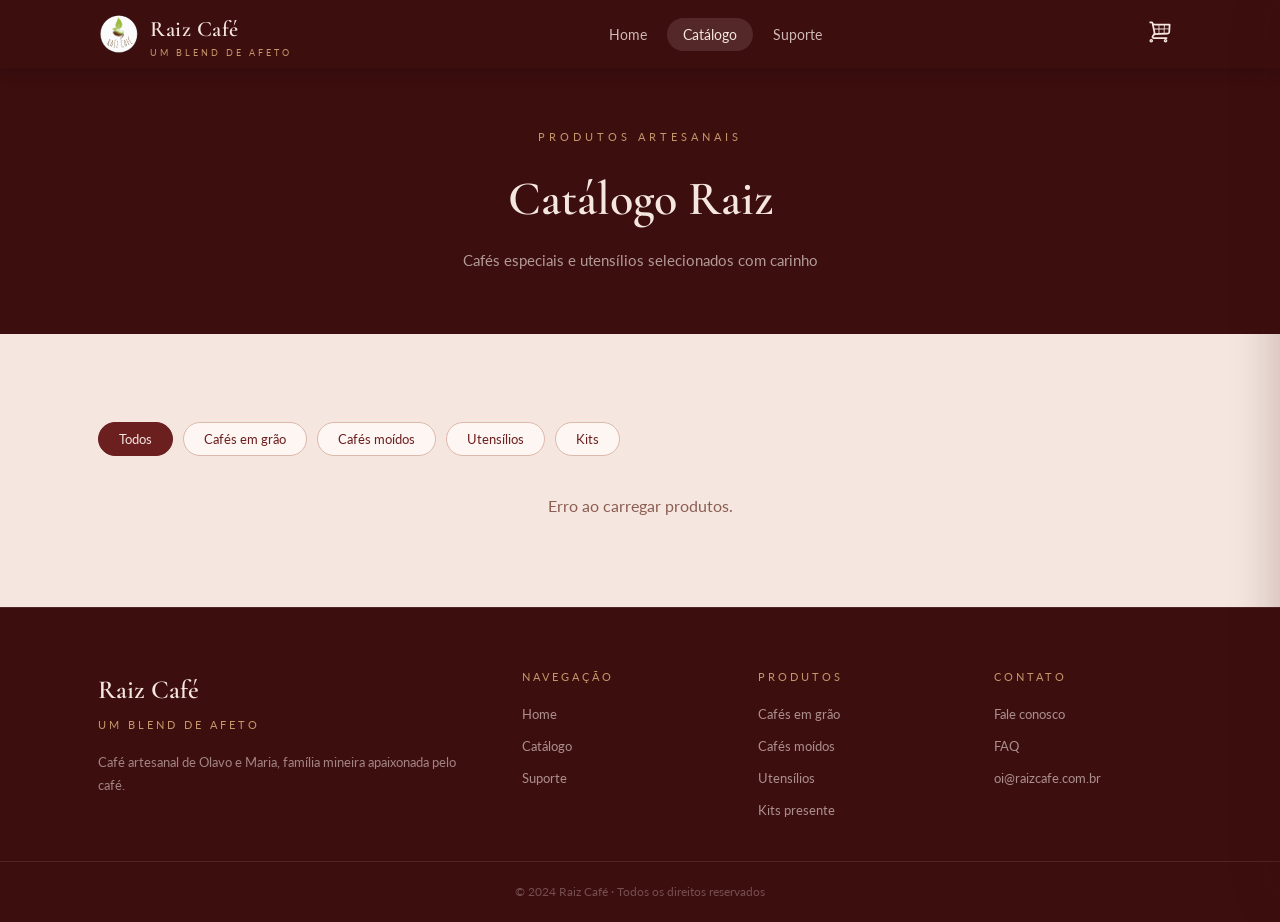
==== commit 0501769d: "style: move estilos do catálogo para style.css" ====
--- a/catalogo.html
+++ b/catalogo.html
@@ -5,40 +5,6 @@
   <meta name="viewport" content="width=device-width, initial-scale=1.0">
   <title>Catálogo — Raiz Café</title>
   <link rel="stylesheet" href="style.css">
-  <style>
-    .catalogo-hero {
-      background: var(--marrom-esc) url('assets/graos-cafe.svg') center / cover no-repeat;
-      padding: 60px 0;
-      text-align: center;
-      position: relative;
-    }
-    .catalogo-hero::before {
-    content: '';
-    position: absolute;
-    inset: 0;
-    background: rgba(61,14,14,0.65);
-    }
-    .catalogo-hero .container {
-       position: relative;
-       z-index: 1;
-    }
-     .catalogo-hero h1 {
-      font-family: 'Cormorant Garamond', serif; font-size: 48px;
-      font-weight: 600; color: var(--rosa); margin-bottom: 8px;
-    }
-    .catalogo-hero p { color: rgba(245,230,224,0.65); font-size: 15px; }
-    .filtros {
-      display: flex; gap: 10px; margin-bottom: 36px; flex-wrap: wrap;
-    }
-    .filtro-btn {
-      padding: 8px 20px; border-radius: 50px; border: 1.5px solid var(--rosa-borda);
-      background: var(--off-white); color: var(--marrom); font-size: 13px;
-      font-family: 'Lato', sans-serif; cursor: pointer; transition: all 0.2s;
-    }
-    .filtro-btn.active, .filtro-btn:hover {
-      background: var(--marrom); color: var(--rosa); border-color: var(--marrom);
-    }
-  </style>
 </head>
 <body>
 
--- a/style.css
+++ b/style.css
@@ -275,6 +275,51 @@
 }
 
 /* ============================================
+   PÁGINA CATÁLOGO
+============================================ */
+.catalogo-hero {
+  background: var(--marrom-esc) url('assets/graos-cafe.jpg') center / cover no-repeat;
+  padding: 60px 0;
+  text-align: center;
+  position: relative;
+}
+.catalogo-hero::before {
+  content: '';
+  position: absolute;
+  inset: 0;
+  background: rgba(61,14,14,0.65);
+}
+.catalogo-hero .container {
+  position: relative;
+  z-index: 1;
+}
+.catalogo-hero h1 {
+  font-family: 'Cormorant Garamond', serif;
+  font-size: 48px; font-weight: 600;
+  color: var(--rosa); margin-bottom: 8px;
+}
+.catalogo-hero p {
+  color: rgba(245,230,224,0.65);
+  font-size: 15px;
+}
+.filtros {
+  display: flex; gap: 10px;
+  margin-bottom: 36px; flex-wrap: wrap;
+}
+.filtro-btn {
+  padding: 8px 20px; border-radius: 50px;
+  border: 1.5px solid var(--rosa-borda);
+  background: var(--off-white); color: var(--marrom);
+  font-size: 13px; font-family: 'Lato', sans-serif;
+  cursor: pointer; transition: all 0.2s;
+}
+.filtro-btn.active,
+.filtro-btn:hover {
+  background: var(--marrom); color: var(--rosa);
+  border-color: var(--marrom);
+}
+
+/* ============================================
    PRODUTOS (catálogo)
 ============================================ */
 .produtos__grid {
@@ -501,7 +546,7 @@
    PÁGINA SUPORTE
 ============================================ */
 .suporte-hero {
-  background: var(--marrom-esc) url('assets/graos-cafe.svg') center / cover no-repeat;
+  background: var(--marrom-esc) url('assets/graos-cafe.jpg') center / cover no-repeat;
   padding: 60px 0;
   text-align: center;
   position: relative;
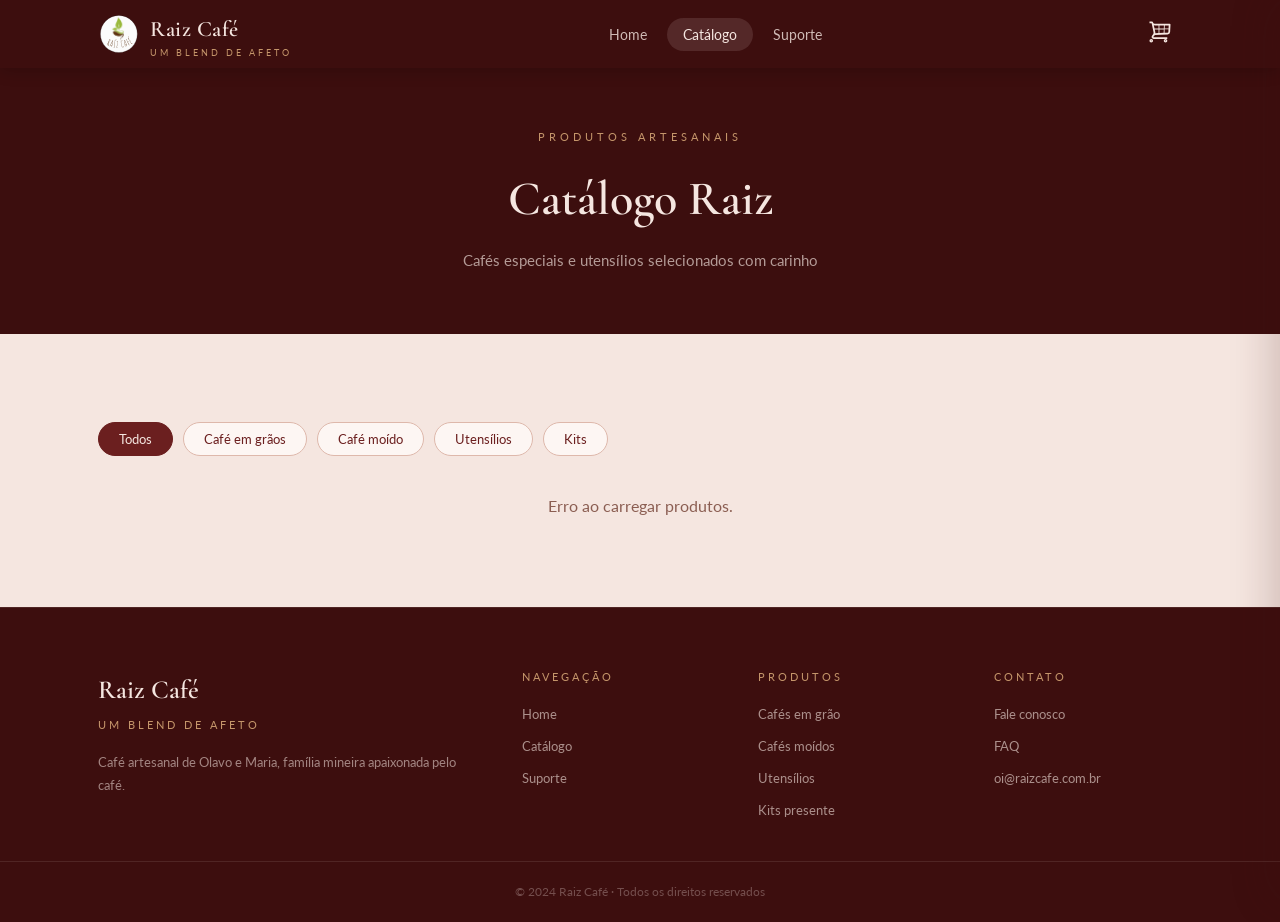
==== commit d44a9329: "feat: filtros do catálogo, badges corrigidos e imagens dos produtos" ====
--- a/catalogo.html
+++ b/catalogo.html
@@ -11,7 +11,7 @@
   <header class="header">
     <div class="container header__inner">
       <a href="index.html" class="header__logo">
-       <img src="assets/logotipo.svg" alt="Raiz Café" class="header__logo-img" style="width:42px;height:42px;border-radius:50%;">
+        <img src="assets/logotipo.svg" alt="Raiz Café" class="header__logo-img" style="width:42px;height:42px;border-radius:50%;">
         <div>
           <span class="header__logo-text">Raiz Café</span>
           <span class="header__logo-sub">Um blend de afeto</span>
@@ -26,10 +26,10 @@
       </nav>
       <div class="header__actions">
         <button class="cart-btn" onclick="RAIZ_CART.openDrawer()" title="Carrinho">
-            <svg xmlns="http://www.w3.org/2000/svg" viewBox="0 0 48 48" width="28" height="28" fill="currentColor">
+          <svg xmlns="http://www.w3.org/2000/svg" viewBox="0 0 48 48" width="28" height="28" fill="currentColor">
             <path fill-rule="evenodd" d="M33.5 38.25a.75.75 0 0 1 0 1.5.75.75 0 0 1 0-1.5zm-3 .75c0 1.654 1.346 3 3 3s3-1.346 3-3-1.346-3-3-3-3 1.346-3 3zM9 39.891a.75.75 0 1 1 0-1.5.75.75 0 0 1 0 1.5zm0-3.9c-1.654 0-3 1.346-3 3s1.346 3 3 3 3-1.346 3-3-1.346-3-3-3zm27.953-10.715l-5.166.163.205-5.939h6.575l-.235 4.381c-.052.755-.66 1.354-1.379 1.395zm-21.05-1.439l-.932-4.337h6.53v6.264l-5.49.173c.057-.695.03-1.4-.108-2.1zM19 13h2.5v5h-6.853l-1.224-5.696C14.791 12.696 16.61 13 19 13zm11.49 6.5l-.206 5.986-7.284.23V19.5h7.49zm.225-6.5l-.173 5H23v-5h7.715zm7.933 5h-6.604l.172-5h6.701l-.269 5zm2.941-7.532A1.5 1.5 0 0 0 40.5 10H19c-3.474 0-5.422-.717-6.328-1.187l-.085-.395A3.077 3.077 0 0 0 9.595 6H6v3l3.653.048 3.312 15.392a4.502 4.502 0 0 1-.803 3.551l-1.836 2.361a3.478 3.478 0 0 0-.382 3.686A3.479 3.479 0 0 0 13.09 36h23.36v-3H13.09a.479.479 0 0 1-.45-.28.482.482 0 0 1 .053-.527l1.852-2.381c.202-.269.378-.554.541-.845l21.997-.694a4.512 4.512 0 0 0 4.243-4.21l.672-12.482a1.503 1.503 0 0 0-.409-1.113z"/>
-            </svg>
-            <span class="cart-count" id="cart-count">0</span>
+          </svg>
+          <span class="cart-count" id="cart-count">0</span>
         </button>
       </div>
     </div>
@@ -47,20 +47,18 @@
     <div class="container">
       <div class="filtros">
         <button class="filtro-btn active">Todos</button>
-        <button class="filtro-btn">Cafés em grão</button>
-        <button class="filtro-btn">Cafés moídos</button>
+        <button class="filtro-btn">Café em grãos</button>
+        <button class="filtro-btn">Café moído</button>
         <button class="filtro-btn">Utensílios</button>
         <button class="filtro-btn">Kits</button>
       </div>
 
       <div class="produtos__grid" id="produtos-grid">
-         <div style="text-align:center;padding:60px;color:var(--texto-suave);grid-column:1/-1">
-             Carregando produtos...
+        <div style="text-align:center;padding:60px;color:var(--texto-suave);grid-column:1/-1">
+          Carregando produtos...
         </div>
       </div>
-
-        
-          
+    </div>
   </section>
 
   <footer class="footer">
@@ -126,45 +124,63 @@
   </div>
 
   <script src="cart.js"></script>
-<script>
-  const API_URL = "http://localhost:3000";
+  <script>
+    const API_URL = "http://localhost:3000";
+    let todosProdutos = [];
 
-  async function carregarProdutos() {
-    try {
-      const res = await fetch(`${API_URL}/api/produtos`);
-      const produtos = await res.json();
-      renderProdutos(produtos);
-    } catch (err) {
-      document.getElementById("produtos-grid").innerHTML =
-        '<p style="grid-column:1/-1;text-align:center;color:var(--texto-suave)">Erro ao carregar produtos.</p>';
+    async function carregarProdutos() {
+      try {
+        const res = await fetch(`${API_URL}/api/produtos`);
+        todosProdutos = await res.json();
+        renderProdutos(todosProdutos);
+      } catch (err) {
+        document.getElementById("produtos-grid").innerHTML =
+          '<p style="grid-column:1/-1;text-align:center;color:var(--texto-suave)">Erro ao carregar produtos.</p>';
+      }
     }
-  }
 
-  function renderProdutos(produtos) {
-    const grid = document.getElementById("produtos-grid");
-    grid.innerHTML = produtos.map(p => `
-      <div class="produto-card">
-        <div class="produto-card__img-wrap">
-          <img src="${p.imagem}" alt="${p.nome}" class="produto-card__img">
-          <span class="produto-card__badge badge--${p.badge.toLowerCase().replace(/ /g,'-')}">${p.badge}</span>
-        </div>
-        <div class="produto-card__body">
-          <div class="produto-card__categoria">${p.categoria}</div>
-          <h3 class="produto-card__nome">${p.nome}</h3>
-          <p class="produto-card__desc">${p.descricao}</p>
-          <div class="produto-card__footer">
-            <div class="produto-card__preco"><span>R$</span>${p.preco.toFixed(2).replace('.',',')}</div>
-            <button class="btn btn--sm" onclick="RAIZ_CART.add({id:${p.id},nome:'${p.nome.replace(/'/g,"\\'")}',preco:${p.preco},emoji:'${p.emoji}'})">
-              + Carrinho
-            </button>
+    function renderProdutos(produtos) {
+      const grid = document.getElementById("produtos-grid");
+      grid.innerHTML = produtos.map(p => `
+        <div class="produto-card">
+          <div class="produto-card__img-wrap">
+            <img src="${p.imagem}" alt="${p.nome}" class="produto-card__img">
+            <span class="produto-card__badge badge--${p.badge.toLowerCase().normalize('NFD').replace(/[\u0300-\u036f]/g, '').replace(/ /g, '-')}">${p.badge}</span>
+          </div>
+          <div class="produto-card__body">
+            <div class="produto-card__categoria">${p.categoria}</div>
+            <h3 class="produto-card__nome">${p.nome}</h3>
+            <p class="produto-card__desc">${p.descricao}</p>
+            <div class="produto-card__footer">
+              <div class="produto-card__preco"><span>R$</span>${p.preco.toFixed(2).replace('.', ',')}</div>
+              <button class="btn btn--sm" onclick="RAIZ_CART.add({id:${p.id},nome:'${p.nome.replace(/'/g, "\\'")}',preco:${p.preco},emoji:'${p.emoji}'})">
+                + Carrinho
+              </button>
+            </div>
           </div>
         </div>
-      </div>
-    `).join('');
-  }
+      `).join('');
+    }
 
-  carregarProdutos();
-</script>
-  
+    document.querySelectorAll('.filtro-btn').forEach(btn => {
+      btn.addEventListener('click', () => {
+        document.querySelectorAll('.filtro-btn').forEach(b => b.classList.remove('active'));
+        btn.classList.add('active');
+
+        const filtro = btn.textContent.trim();
+        if (filtro === 'Todos') {
+          renderProdutos(todosProdutos);
+        } else {
+          const filtrados = todosProdutos.filter(p =>
+            p.categoria.toLowerCase() === filtro.toLowerCase()
+          );
+          renderProdutos(filtrados);
+        }
+      });
+    });
+
+    carregarProdutos();
+  </script>
+
 </body>
-</html>
+</html>
--- a/style.css
+++ b/style.css
@@ -356,6 +356,7 @@
 .badge--especial { background: var(--caramelo); color: #fff; }
 .badge--novo { background: var(--marrom-esc); color: var(--rosa); }
 .badge--organico { background: #4a7c59; color: #fff; }
+.badge--kit { background: var(--verde); color: #fff; }
 .produto-card__body { padding: 22px; }
 .produto-card__categoria {
   font-size: 11px; letter-spacing: 2px; text-transform: uppercase;
